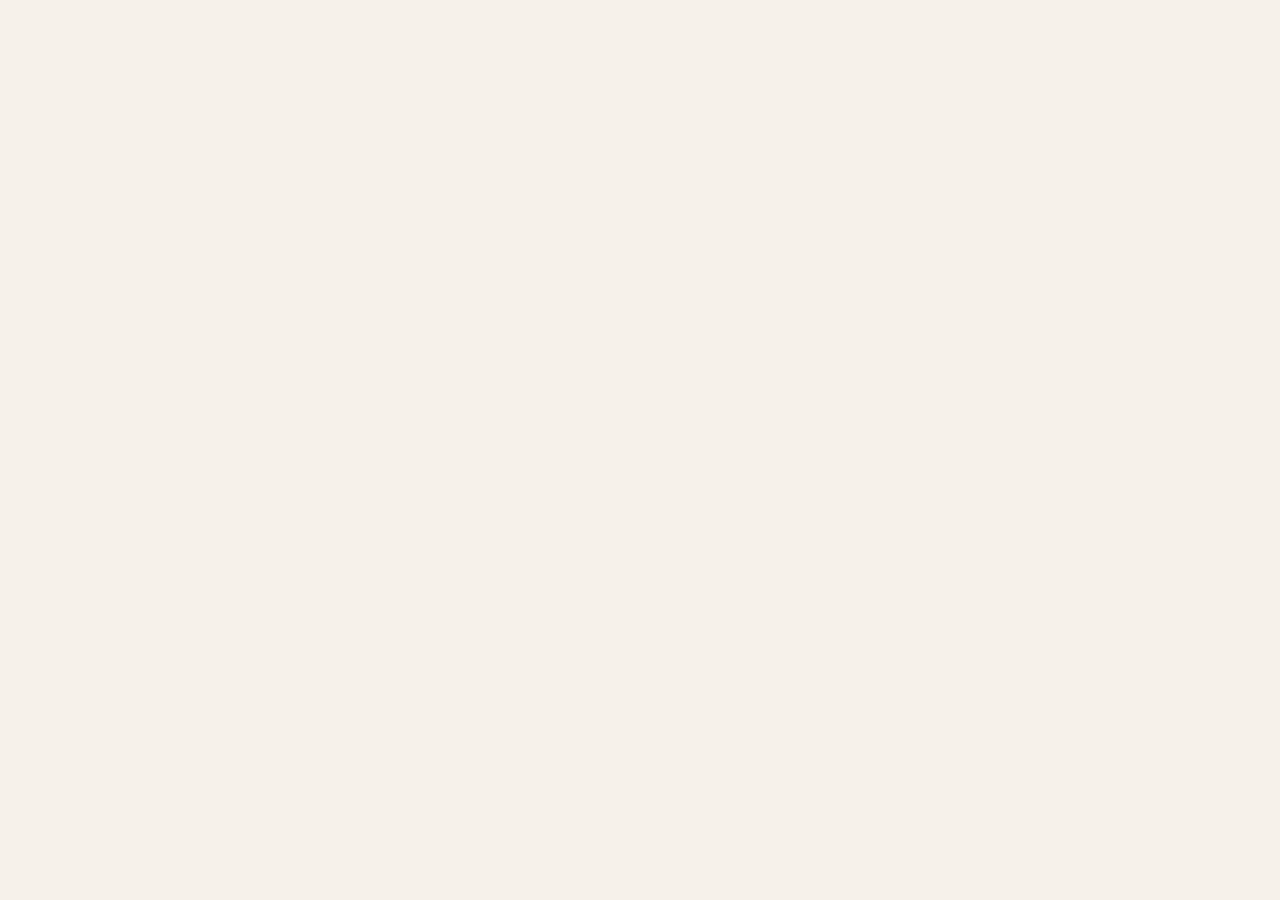
==== 20261002/20261009/index.html @ f93b1727 "add html structure and other file" ====
<!DOCTYPE html>
<html lang="ja">
<head>
  <meta charset="UTF-8">
  <meta name="viewport" content="width=device-width, initial-scale=1.0">
  <title>まちかどカフェ</title>
  <link rel="stylesheet" href="css/base.css">
  <link rel="stylesheet" href="css/header.css">
  <link rel="stylesheet" href="css/main.css">
  <link rel="stylesheet" href="css/footer.css">
</head>
<body>
  <!-- ===== A ヘッダー ここから ===== -->

  <!-- ===== A ヘッダー ここまで ===== -->

  <!-- ===== B メイン ここから ===== -->
   
  <!-- ===== B メイン ここまで ===== -->

  <!-- ===== C フッター ここから ===== -->

  <!-- ===== C フッター ここまで ===== -->
</body>
</html>
---- 20261002/20261009/css/base.css ----
/* base.css … 先生が用意したファイル。だれも書きかえない */

* {
  box-sizing: border-box;
}

body {
  margin: 0;
  font-family: sans-serif;
  color: #333;
  background: #f6f1ea;
  line-height: 1.7;
}
---- 20261002/20261009/css/header.css ----
/* header.css … A さんの担当 */
---- 20261002/20261009/css/main.css ----
/* main.css … B さんの担当 */
---- 20261002/20261009/css/footer.css ----
/* footer.css … C さんの担当 */
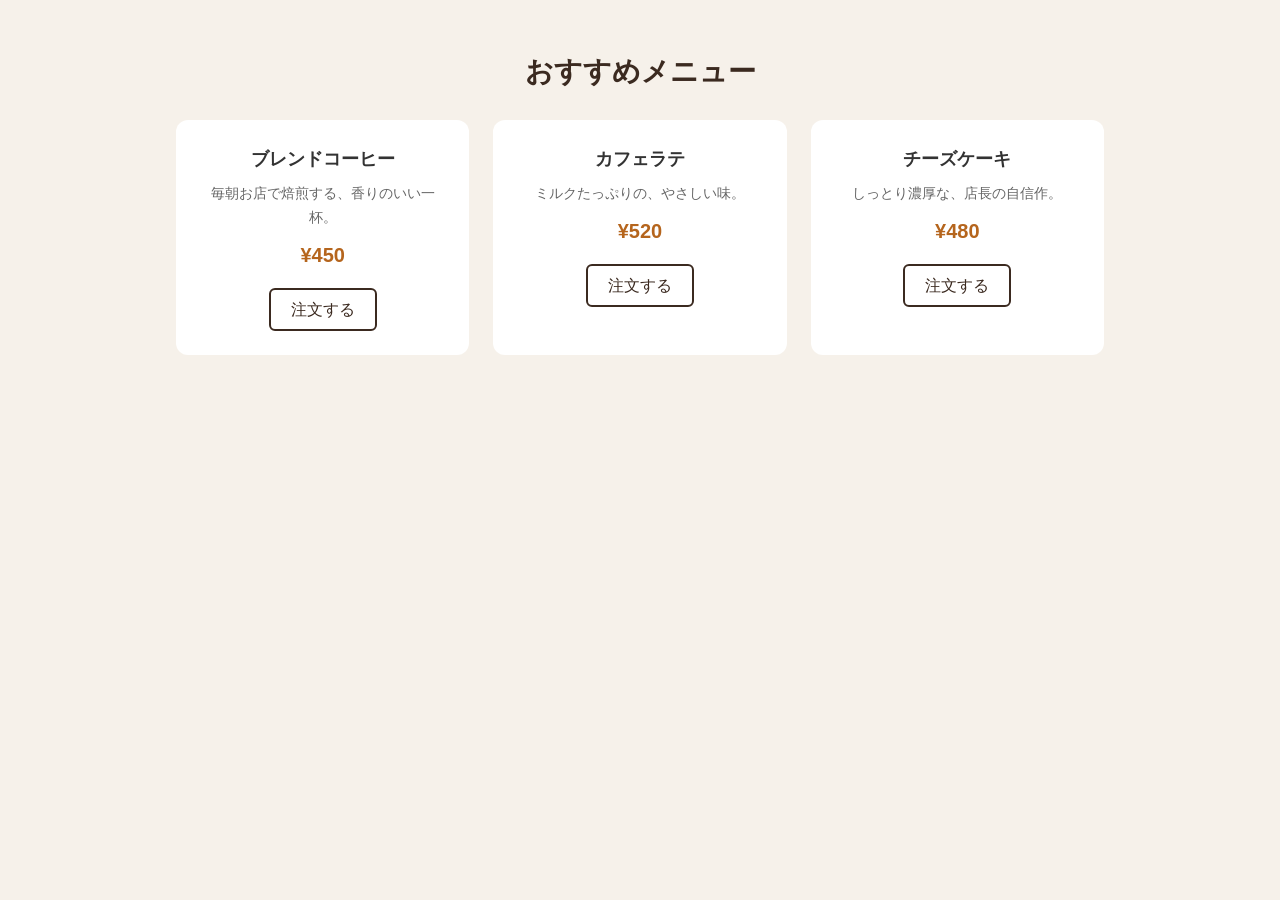
==== commit e33fb893: "add main and html add code" ====
--- a/20261002/20261009/index.html
+++ b/20261002/20261009/index.html
@@ -1,25 +1,52 @@
 <!DOCTYPE html>
 <html lang="ja">
+
 <head>
-  <meta charset="UTF-8">
-  <meta name="viewport" content="width=device-width, initial-scale=1.0">
-  <title>まちかどカフェ</title>
-  <link rel="stylesheet" href="css/base.css">
-  <link rel="stylesheet" href="css/header.css">
-  <link rel="stylesheet" href="css/main.css">
-  <link rel="stylesheet" href="css/footer.css">
+    <meta charset="UTF-8">
+    <meta name="viewport" content="width=device-width, initial-scale=1.0">
+    <title>まちかどカフェ</title>
+    <link rel="stylesheet" href="css/base.css">
+    <link rel="stylesheet" href="css/header.css">
+    <link rel="stylesheet" href="css/main.css">
+    <link rel="stylesheet" href="css/footer.css">
 </head>
+
 <body>
-  <!-- ===== A ヘッダー ここから ===== -->
 
-  <!-- ===== A ヘッダー ここまで ===== -->
+    <!-- ===== A ヘッダー ここから ===== -->
 
-  <!-- ===== B メイン ここから ===== -->
-   
-  <!-- ===== B メイン ここまで ===== -->
+    <!-- ===== A ヘッダー ここまで ===== -->
 
-  <!-- ===== C フッター ここから ===== -->
+    <!-- ===== B メイン ここから ===== -->
+    <main class="box">
+        <h2 class="title">おすすめメニュー</h2>
+        <ul class="list">
+            <li class="item">
+                <h3 class="name">ブレンドコーヒー</h3>
+                <p class="text">毎朝お店で焙煎する、香りのいい一杯。</p>
+                <p class="price">¥450</p>
+                <a class="btn" href="#">注文する</a>
+            </li>
+            <li class="item">
+                <h3 class="name">カフェラテ</h3>
+                <p class="text">ミルクたっぷりの、やさしい味。</p>
+                <p class="price">¥520</p>
+                <a class="btn" href="#">注文する</a>
+            </li>
+            <li class="item">
+                <h3 class="name">チーズケーキ</h3>
+                <p class="text">しっとり濃厚な、店長の自信作。</p>
+                <p class="price">¥480</p>
+                <a class="btn" href="#">注文する</a>
+            </li>
+        </ul>
+    </main>
 
-  <!-- ===== C フッター ここまで ===== -->
+    <!-- ===== B メイン ここまで ===== -->
+
+    <!-- ===== C フッター ここから ===== -->
+
+    <!-- ===== C フッター ここまで ===== -->
 </body>
+
 </html>
--- a/20261002/20261009/css/main.css
+++ b/20261002/20261009/css/main.css
@@ -1 +1,57 @@
 /* main.css … B さんの担当 */
+
+.box {
+    max-width: 960px;
+    margin: 0 auto;
+    padding: 48px 16px;
+}
+
+.title {
+    margin: 0 0 24px;
+    font-size: 28px;
+    text-align: center;
+    color: #3b2a20;
+}
+
+.list {
+    display: flex;
+    gap: 24px;
+    margin: 0;
+    padding: 0;
+    list-style: none;
+}
+
+.item {
+    flex: 1;
+    padding: 24px;
+    border-radius: 12px;
+    background: #fff;
+    text-align: center;
+}
+
+.name {
+    margin: 0;
+    font-size: 18px;
+}
+
+.text {
+    margin: 8px 0;
+    font-size: 14px;
+    color: #666;
+}
+
+.price {
+    margin: 0 0 16px;
+    font-size: 20px;
+    font-weight: bold;
+    color: #b5651d;
+}
+
+.btn {
+    display: inline-block;
+    padding: 6px 20px;
+    border: 2px solid #3b2a20;
+    border-radius: 6px;
+    color: #3b2a20;
+    text-decoration: none;
+}
